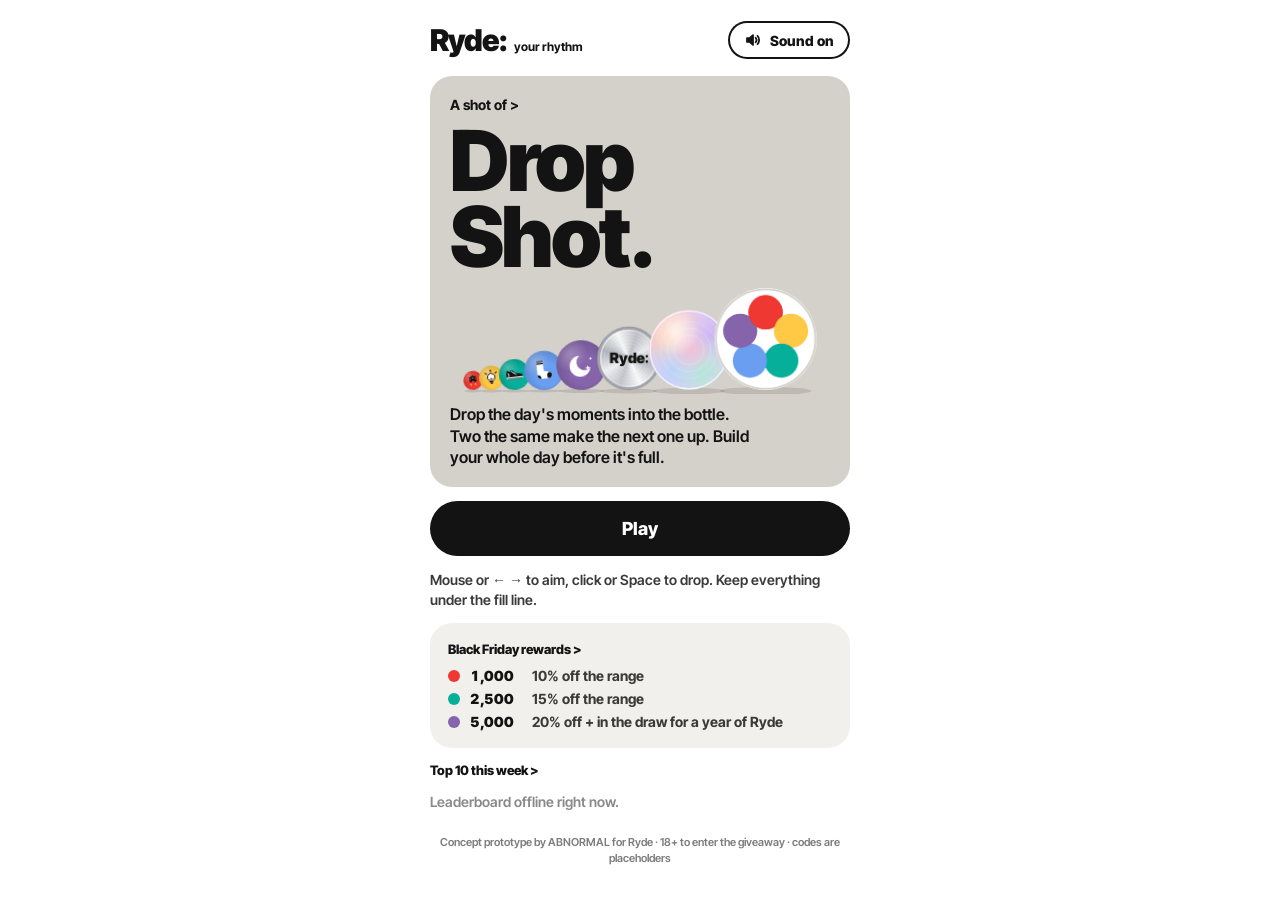
==== ryde/drop/index.html @ a7301d09 "Ryde games: work in progress (Your Rhythm, Run Club, Drop Shot) + hub Not for main yet: builds are m" ====
<!doctype html>
<html lang="en">
<head>
<meta charset="utf-8">
<meta name="viewport" content="width=device-width,initial-scale=1,viewport-fit=cover,user-scalable=no">
<meta name="theme-color" content="#ffffff">
<title>Ryde: Drop Shot</title>
<meta name="description" content="Drop the day's moments into a giant Ryde: bottle. Match two to make the next one up. A Black Friday giveaway game concept.">
<meta property="og:title" content="Ryde: Drop Shot">
<meta property="og:description" content="Drop the day's moments into a giant Ryde: bottle. Match two, build your whole day, win a year of Ryde.">
<meta property="og:type" content="website">
<link rel="preload" href="../shared/fonts/inter-tight-latin-900-normal.woff2" as="font" type="font/woff2" crossorigin>
<link rel="stylesheet" href="../shared/ui.css">
<style>
  body { background: var(--paper); }
  .wordmark small { font-size: 12px; margin-left: 6px; }   /* ui.css has 9px; our floor is 12px */
  #scene { position: fixed; left: 0; top: 0; width: 0; height: 0; transform-origin: 0 0; will-change: transform; pointer-events: none; }
  #cv { background: transparent; }
  .screen { transition: opacity .35s ease; }
  .screen.fade { opacity: 0; }
  .topbar { display: flex; align-items: center; justify-content: space-between; min-height: 44px; }
  .snd { display: inline-flex; align-items: center; gap: 8px; }
  .snd svg { width: 18px; height: 18px; }
  .hero { position: relative; padding: 20px 20px 18px; display: flex; flex-direction: column; gap: 10px; overflow: hidden; }
  .hero .display { font-size: clamp(54px, 17vw, 84px); }
  .hero canvas { width: 100%; height: 108px; display: block; margin: 2px 0 0; }
  .hero .lede { max-width: 30ch; }
  .rewards { display: grid; gap: 6px; margin: 0; padding: 0; list-style: none; }
  .rewards li { display: flex; align-items: center; gap: 10px; font-size: 14px; font-weight: 700; }
  .rewards li b { font-weight: 900; min-width: 52px; font-variant-numeric: tabular-nums; }
  .rewards li span { color: #3a3a3a; }
  .rewards li::before { content: ""; width: 12px; height: 12px; border-radius: 50%; background: var(--c); flex: none; }
  .block h3, .sect { margin: 0; font-size: 13px; font-weight: 800; }
  .sect::after { content: " >"; }
  .shop { font-weight: 800; font-size: 16px; color: var(--ink); text-decoration: none; align-self: center; padding: 8px 4px; }
  .shop::after { content: " >"; }
  /* end screen */
  .scoreblock { border-radius: 22px; padding: 20px 20px 18px; display: flex; flex-direction: column; gap: 8px; background: var(--bg, var(--stone)); }
  .scoreblock .eyebrow { font-size: 14px; }
  .scoreblock .best { font-size: 14px; font-weight: 800; margin: 6px 0 0; display: flex; gap: 8px; align-items: center; flex-wrap: wrap; }
  .scoreblock .best .new { background: var(--ink); color: var(--paper); border-radius: 999px; padding: 4px 10px; font-size: 12px; }
  .scoreblock .stats { display: grid; grid-template-columns: 1.7fr 1fr 1fr; gap: 12px; }
  .stats > div { min-width: 0; }
  .stats b { white-space: nowrap; font-size: clamp(18px, 5.6vw, 24px); }
  #endchain { width: 100%; height: 92px; display: block; }
  .c1, .c2 { display: contents; }
  /* short landscape phones: two columns so Play / Play again are on the first screen */
  @media (orientation: landscape) and (max-height: 560px) {
    .screen .col { max-width: 920px; display: grid; grid-template-columns: 1fr 1fr; column-gap: 28px; row-gap: 12px; align-items: start; }
    .screen .col > .topbar, .screen .col > .fine { grid-column: 1 / -1; }
    .c1, .c2 { display: flex; flex-direction: column; gap: 12px; min-width: 0; }
    #start .hero .display { font-size: 58px; }
    #start .hero canvas { height: 86px; }
    #end .score-big { font-size: 64px; }
    #end .c2 .shop { align-self: flex-start; }
    #pausescr .col { grid-template-columns: 1fr; }
  }
  /* in-game chrome */
  #pause { position: fixed; z-index: 5; width: 44px; height: 44px; border-radius: 50%; border: 0; background: var(--mist); display: none; align-items: center; justify-content: center; cursor: pointer; padding: 0; }
  #pause.on { display: flex; }
  #pause i { display: block; width: 4px; height: 14px; background: var(--ink); border-radius: 2px; margin: 0 2.5px; }
  #pausescr { background: rgba(255,255,255,0.86); -webkit-backdrop-filter: blur(6px); backdrop-filter: blur(6px); justify-content: center; }
  #pausescr .col { max-width: 340px; }
  .kbd { display: none; }
  @media (hover: hover) and (pointer: fine) { .kbd { display: inline; } .touchonly { display: none; } }
</style>
</head>
<body>
<div id="scene" aria-hidden="true"></div>
<canvas class="play" id="cv" aria-label="Drop Shot game"></canvas>
<button id="pause" aria-label="Pause"><i></i><i></i></button>

<section class="screen" id="start">
  <div class="col">
    <div class="topbar">
      <span class="wordmark">Ryde<i>:</i><small>your rhythm</small></span>
      <button class="btn small ghost snd" data-snd></button>
    </div>
    <div class="c1"><div class="block stone hero">
      <p class="eyebrow">A shot of</p>
      <h1 class="display">Drop<br>Shot.</h1>
      <canvas id="herochain" aria-hidden="true"></canvas>
      <p class="lede">Drop the day's moments into the bottle. Two the same make the next one up. Build your whole day before it's full.</p>
    </div></div>
    <div class="c2">
    <button class="btn" id="play">Play</button>
    <p class="how"><span class="touchonly">Drag to aim, let go to drop.</span><span class="kbd">Mouse or ← → to aim, click or Space to drop.</span> Keep everything under the fill line.</p>
    <div class="block mist">
      <p class="sect" style="margin-bottom:10px">Black Friday rewards</p>
      <ul class="rewards">
        <li style="--c:var(--energy)"><b>1,000</b><span>10% off the range</span></li>
        <li style="--c:var(--exercise)"><b>2,500</b><span>15% off the range</span></li>
        <li style="--c:var(--sleep)"><b>5,000</b><span>20% off + in the draw for a year of Ryde</span></li>
      </ul>
    </div>
    <div class="board"><h3>Top 10 this week</h3><ol id="board1"><li class="empty">Loading…</li></ol></div>
    </div>
    <p class="fine">Concept prototype by ABNORMAL for Ryde · 18+ to enter the giveaway · codes are placeholders</p>
  </div>
</section>

<section class="screen hidden" id="pausescr">
  <div class="col">
    <p class="eyebrow">Taking five</p>
    <h2 class="display">Paused.</h2>
    <button class="btn" id="resume">Resume</button>
    <div class="row" style="justify-content:space-between">
      <button class="btn small ghost snd" data-snd></button>
      <button class="btn small ghost" id="restart">Start over</button>
    </div>
  </div>
</section>

<section class="screen hidden" id="end">
  <div class="col">
    <div class="topbar">
      <span class="wordmark">Ryde<i>:</i><small>your rhythm</small></span>
      <button class="btn small ghost snd" data-snd></button>
    </div>
    <div class="c1"><div class="scoreblock" id="scoreblock">
      <p class="eyebrow" id="endeyebrow">Capped. That's your day</p>
      <p class="score-big" id="endscore">0</p>
      <p class="best" id="endbest"></p>
      <div class="stats" id="endstats"></div>
    </div>
    <canvas id="endchain" aria-hidden="true"></canvas>
    <div class="reward" id="reward"></div></div>
    <div class="c2"><div class="namerow">
      <input id="name" maxlength="12" autocomplete="off" autocapitalize="characters" spellcheck="false" placeholder="YOUR NAME" aria-label="Your name for the leaderboard">
      <button class="btn small" id="post">Post score</button>
    </div>
    <p class="note" id="postnote"></p>
    <button class="btn" id="again">Play again</button>
    <div class="board"><h3>Top 10 this week</h3><ol id="board2"></ol></div>
    <a class="shop" href="https://au.ryde.com/" target="_blank" rel="noopener">Shop the range</a></div>
    <p class="fine">Concept prototype by ABNORMAL for Ryde · 18+ to enter the giveaway · codes are placeholders</p>
  </div>
</section>

<script type="module" src="game.js"></script>
</body>
</html>
---- ryde/shared/ui.css ----
/* Ryde prototypes: shared tokens + screen chrome. Each game adds its own layout on top. */
@font-face { font-family: "Inter Tight"; font-weight: 600; font-display: swap; src: url(fonts/inter-tight-latin-600-normal.woff2) format("woff2"); }
@font-face { font-family: "Inter Tight"; font-weight: 700; font-display: swap; src: url(fonts/inter-tight-latin-700-normal.woff2) format("woff2"); }
@font-face { font-family: "Inter Tight"; font-weight: 800; font-display: swap; src: url(fonts/inter-tight-latin-800-normal.woff2) format("woff2"); }
@font-face { font-family: "Inter Tight"; font-weight: 900; font-display: swap; src: url(fonts/inter-tight-latin-900-normal.woff2) format("woff2"); }
:root {
  --ink: #131313; --paper: #ffffff; --stone: #d4d0ca; --stone-dark: #b9b4ad; --mist: #f2f0ed;
  --energy: #ee3831; --focus: #ffc845; --exercise: #06af9a; --relax: #6a9ef0; --sleep: #8564ab;
  --font: "Inter Tight", "Helvetica Neue", Helvetica, Arial, sans-serif;
  --gutter: 20px;
}
* { box-sizing: border-box; -webkit-tap-highlight-color: transparent; }
html, body { margin: 0; height: 100%; background: var(--paper); color: var(--ink); font-family: var(--font); -webkit-font-smoothing: antialiased; }
body { overflow: hidden; -webkit-user-select: none; user-select: none; -webkit-touch-callout: none; }
button { font-family: var(--font); }
canvas.play { position: fixed; inset: 0; display: block; touch-action: none; -webkit-user-select: none; user-select: none; -webkit-touch-callout: none; }

/* screens: start / end overlays */
.screen { position: fixed; inset: 0; z-index: 10; overflow-y: auto; background: var(--paper); display: flex; flex-direction: column; align-items: center;
  padding: calc(env(safe-area-inset-top) + 18px) calc(env(safe-area-inset-right) + var(--gutter)) calc(env(safe-area-inset-bottom) + 22px) calc(env(safe-area-inset-left) + var(--gutter)); }
.screen.hidden { display: none; }
.screen .col { width: 100%; max-width: 420px; display: flex; flex-direction: column; gap: 14px; }
.wordmark { font-weight: 900; font-size: 30px; letter-spacing: -0.03em; line-height: 1; display: inline-flex; align-items: baseline; }
.wordmark i { font-style: normal; } /* colon */
.wordmark small { font-size: 12px; font-weight: 700; letter-spacing: 0; margin-left: 4px; }
.eyebrow { font-weight: 700; font-size: 14px; margin: 0; }
.eyebrow::after { content: " >"; }
.display { font-weight: 900; font-size: clamp(44px, 14vw, 72px); line-height: 0.9; letter-spacing: -0.035em; margin: 0; }
.lede { font-weight: 600; font-size: 16px; line-height: 1.35; margin: 0; }
.how { font-weight: 600; font-size: 14px; line-height: 1.4; margin: 0; color: #3a3a3a; }
.btn { appearance: none; border: 0; border-radius: 999px; background: var(--ink); color: var(--paper); font-weight: 800; font-size: 18px; padding: 17px 28px; cursor: pointer; width: 100%; }
.btn:active { transform: scale(0.98); }
.btn:disabled { opacity: 0.45; }
.btn.ghost { background: transparent; color: var(--ink); box-shadow: inset 0 0 0 2px var(--ink); }
.btn.small { font-size: 14px; padding: 10px 16px; width: auto; }
.row { display: flex; gap: 10px; align-items: center; }
.block { border-radius: 22px; padding: 18px; }
.block.stone { background: var(--stone); }
.block.mist { background: var(--mist); }
.chips { display: flex; gap: 6px; flex-wrap: wrap; }
.chip { display: inline-flex; align-items: center; gap: 6px; font-weight: 800; font-size: 12px; padding: 6px 10px; border-radius: 999px; background: var(--mist); }
.chip::before { content: ""; width: 10px; height: 10px; border-radius: 50%; background: var(--c, var(--ink)); }

/* leaderboard */
.board h3 { margin: 0 0 8px; font-size: 13px; font-weight: 800; }
.board h3::after { content: " >"; }
.board ol { list-style: none; margin: 0; padding: 0; font-size: 15px; font-weight: 700; }
.board li { display: flex; gap: 10px; padding: 7px 0; border-bottom: 1px solid rgba(19,19,19,0.1); align-items: baseline; }
.board li:last-child { border-bottom: 0; }
.board li .r { width: 20px; color: rgba(19,19,19,0.45); font-weight: 800; }
.board li .n { flex: 1; min-width: 0; overflow: hidden; text-overflow: ellipsis; white-space: nowrap; }
.board li .rd { color: rgba(19,19,19,0.5); font-size: 12px; }
.board li .s { font-weight: 900; font-variant-numeric: tabular-nums; }
.board li.you { color: var(--energy); }
.board li.empty { color: rgba(19,19,19,0.5); font-weight: 600; font-size: 14px; }

/* end screen bits */
.score-big { font-weight: 900; font-size: clamp(56px, 18vw, 92px); line-height: 0.9; letter-spacing: -0.04em; margin: 0; font-variant-numeric: tabular-nums; }
.stats { display: flex; gap: 22px; font-weight: 700; font-size: 13px; }
.stats b { display: block; font-size: 24px; font-weight: 900; }
.reward { border-radius: 22px; padding: 16px 18px; background: var(--ink); color: var(--paper); }
.reward .label { font-size: 12px; font-weight: 800; opacity: 0.7; }
.reward b { display: block; font-size: 28px; font-weight: 900; letter-spacing: 0.02em; margin: 4px 0; }
.reward .t { font-size: 13px; font-weight: 600; }
.reward.locked { background: var(--mist); color: var(--ink); }
.namerow { display: flex; gap: 8px; }
.namerow input { flex: 1; min-width: 0; font-family: var(--font); font-size: 16px; font-weight: 800; text-transform: uppercase; letter-spacing: 0.04em; padding: 14px 16px; border-radius: 14px; border: 2px solid rgba(19,19,19,0.15); background: var(--paper); color: var(--ink); -webkit-user-select: text; user-select: text; }
.namerow button { flex: none; }
.note { font-size: 13px; font-weight: 600; margin: 0; }
.note:empty { display: none; }
.fine { font-size: 11px; font-weight: 600; color: rgba(19,19,19,0.55); text-align: center; margin: 4px 0 0; line-height: 1.4; }
.snd { align-self: center; }
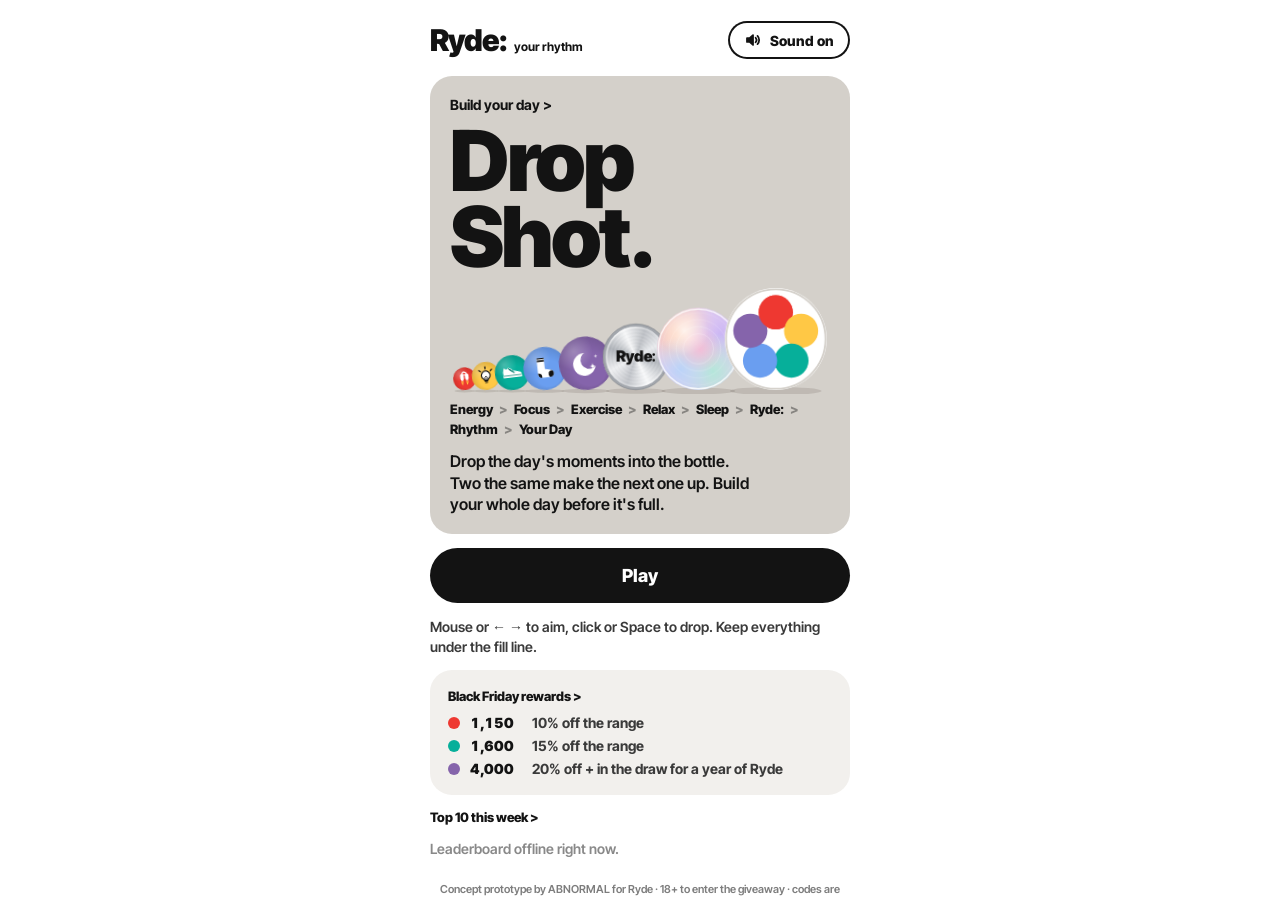
==== commit 94d3af0f: "Ryde: Your Rhythm and Drop Shot through two QC rounds; Run Club round-1 fixes Co-Authored-By: Claude" ====
--- a/ryde/drop/index.html
+++ b/ryde/drop/index.html
@@ -5,9 +5,9 @@
 <meta name="viewport" content="width=device-width,initial-scale=1,viewport-fit=cover,user-scalable=no">
 <meta name="theme-color" content="#ffffff">
 <title>Ryde: Drop Shot</title>
-<meta name="description" content="Drop the day's moments into a giant Ryde: bottle. Match two to make the next one up. A Black Friday giveaway game concept.">
+<meta name="description" content="Drop the day's moments into a giant Ryde: bottle. Two the same make the next one up. A Black Friday giveaway game concept.">
 <meta property="og:title" content="Ryde: Drop Shot">
-<meta property="og:description" content="Drop the day's moments into a giant Ryde: bottle. Match two, build your whole day, win a year of Ryde.">
+<meta property="og:description" content="Drop the day's moments into a giant Ryde: bottle. Build your whole day and you could win a year of Ryde.">
 <meta property="og:type" content="website">
 <link rel="preload" href="../shared/fonts/inter-tight-latin-900-normal.woff2" as="font" type="font/woff2" crossorigin>
 <link rel="stylesheet" href="../shared/ui.css">
@@ -25,6 +25,9 @@
   .hero .display { font-size: clamp(54px, 17vw, 84px); }
   .hero canvas { width: 100%; height: 108px; display: block; margin: 2px 0 0; }
   .hero .lede { max-width: 30ch; }
+  .order { margin: -4px 0 2px; font-size: 13px; font-weight: 800; line-height: 1.5; display: flex; flex-wrap: wrap; column-gap: 0; }
+  .order span:not(:last-child)::after { content: ">"; color: rgba(19,19,19,0.4); margin: 0 6px; }
+  .namerow[hidden] { display: none; }
   .rewards { display: grid; gap: 6px; margin: 0; padding: 0; list-style: none; }
   .rewards li { display: flex; align-items: center; gap: 10px; font-size: 14px; font-weight: 700; }
   .rewards li b { font-weight: 900; min-width: 52px; font-variant-numeric: tabular-nums; }
@@ -77,9 +80,10 @@
       <button class="btn small ghost snd" data-snd></button>
     </div>
     <div class="c1"><div class="block stone hero">
-      <p class="eyebrow">A shot of</p>
+      <p class="eyebrow">Build your day</p>
       <h1 class="display">Drop<br>Shot.</h1>
       <canvas id="herochain" aria-hidden="true"></canvas>
+      <p class="order"><span>Energy</span><span>Focus</span><span>Exercise</span><span>Relax</span><span>Sleep</span><span>Ryde:</span><span>Rhythm</span><span>Your Day</span></p>
       <p class="lede">Drop the day's moments into the bottle. Two the same make the next one up. Build your whole day before it's full.</p>
     </div></div>
     <div class="c2">
@@ -88,9 +92,9 @@
     <div class="block mist">
       <p class="sect" style="margin-bottom:10px">Black Friday rewards</p>
       <ul class="rewards">
-        <li style="--c:var(--energy)"><b>1,000</b><span>10% off the range</span></li>
-        <li style="--c:var(--exercise)"><b>2,500</b><span>15% off the range</span></li>
-        <li style="--c:var(--sleep)"><b>5,000</b><span>20% off + in the draw for a year of Ryde</span></li>
+        <li style="--c:var(--energy)"><b>1,150</b><span>10% off the range</span></li>
+        <li style="--c:var(--exercise)"><b>1,600</b><span>15% off the range</span></li>
+        <li style="--c:var(--sleep)"><b>4,000</b><span>20% off + in the draw for a year of Ryde</span></li>
       </ul>
     </div>
     <div class="board"><h3>Top 10 this week</h3><ol id="board1"><li class="empty">Loading…</li></ol></div>
@@ -125,7 +129,7 @@
     </div>
     <canvas id="endchain" aria-hidden="true"></canvas>
     <div class="reward" id="reward"></div></div>
-    <div class="c2"><div class="namerow">
+    <div class="c2"><div class="namerow" id="namerow">
       <input id="name" maxlength="12" autocomplete="off" autocapitalize="characters" spellcheck="false" placeholder="YOUR NAME" aria-label="Your name for the leaderboard">
       <button class="btn small" id="post">Post score</button>
     </div>
